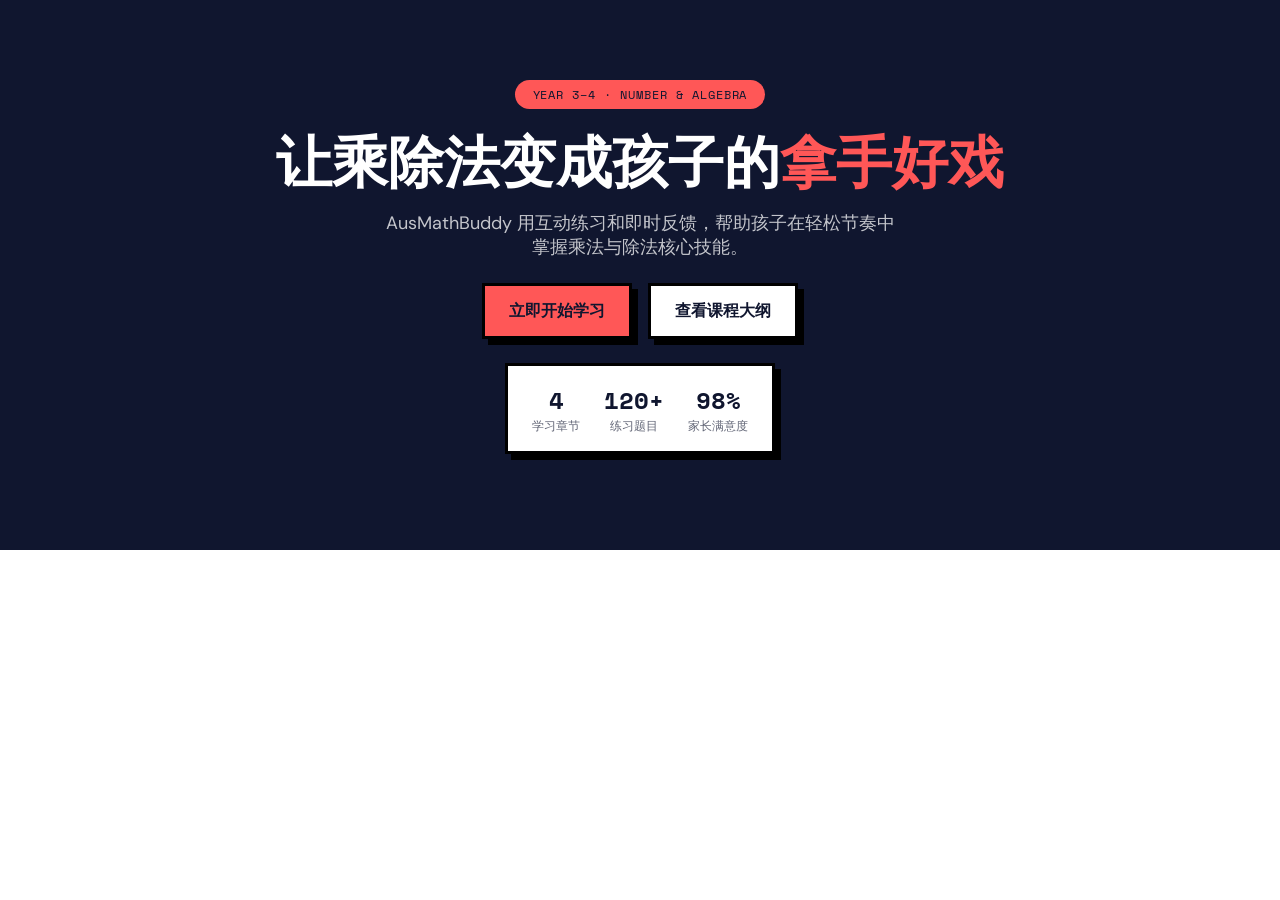
==== hero.html @ 6724cd96 "Apply tokens.css design system to all app pages Rewrite css/style.css to use the neo-brutalist desig" ====
<!DOCTYPE html>
<html lang="zh">
<head>
<meta charset="UTF-8" />
<meta name="viewport" content="width=device-width, initial-scale=1.0" />
<title>AusMathBuddy — Hero</title>
<link rel="preconnect" href="https://fonts.googleapis.com" />
<link rel="preconnect" href="https://fonts.gstatic.com" crossorigin />
<link href="https://fonts.googleapis.com/css2?family=Bricolage+Grotesque:wght@600;700;800&family=DM+Sans:wght@400;500;700&family=Space+Mono:wght@400;700&display=swap" rel="stylesheet" />
<link rel="stylesheet" href="tokens/tokens.css" />
<link rel="stylesheet" href="css/hero.css" />
<style>
  body { margin: 0; }
</style>
</head>
<body>
<section class="hero">
  <div class="hero-inner">
    <span class="hero-badge">Year 3–4 · Number &amp; Algebra</span>
    <h1>让乘除法变成孩子的<span>拿手好戏</span></h1>
    <p class="lead">AusMathBuddy 用互动练习和即时反馈，帮助孩子在轻松节奏中掌握乘法与除法核心技能。</p>
    <div class="hero-actions">
      <a class="hero-cta is-primary" href="index.html">立即开始学习</a>
      <a class="hero-cta is-secondary" href="#">查看课程大纲</a>
    </div>
    <div class="hero-stats">
      <div class="hero-stat">
        <span class="num">4</span>
        <span class="label">学习章节</span>
      </div>
      <div class="hero-stat">
        <span class="num">120+</span>
        <span class="label">练习题目</span>
      </div>
      <div class="hero-stat">
        <span class="num">98%</span>
        <span class="label">家长满意度</span>
      </div>
    </div>
  </div>
</section>
</body>
</html>
---- tokens/tokens.css ----
:root {
    /* 颜色 */
    --color-bg:      #fff1e7;   /* 页面暖底 */
    --color-surface: #ffffff;   /* 卡片底 */
    --color-ink:     #10162f;   /* 主文字 / 主 CTA */
    --color-accent:  #ff5757;   /* 强调 / 编号 / danger */
    /* 边框 + 阴影 */
    --border:    3px solid #000;
    --shadow-md: 6px 6px 0 #000;
    --radius:    0;             /* 直角 */
    /* 字体 */
    --font-heading: 'Bricolage Grotesque', sans-serif;
    --font-body:    'DM Sans', sans-serif;
    --font-mono:    'Space Mono', monospace;
    /* 间距（4pt 一档）*/
    --space-2: 8px;  --space-4: 16px;  --space-6: 24px;
  }
---- css/hero.css ----
.hero {
  background: var(--color-ink);
  color: var(--color-surface);
  padding: 80px var(--space-4) 96px;
}

.hero-inner {
  max-width: 760px;
  margin: 0 auto;
  text-align: center;
}

.hero-badge {
  display: inline-block;
  font-family: var(--font-mono);
  font-size: 12px;
  letter-spacing: 0.08em;
  text-transform: uppercase;
  background: var(--color-accent);
  color: var(--color-ink);
  border-radius: 999px;
  padding: 6px 18px;
  margin-bottom: var(--space-6);
}

.hero h1 {
  font-family: var(--font-heading);
  font-size: 56px;
  line-height: 1.1;
  margin: 0 0 var(--space-4);
}

.hero h1 span {
  color: var(--color-accent);
}

.hero p.lead {
  font-family: var(--font-body);
  font-size: 18px;
  color: var(--color-surface);
  opacity: 0.75;
  max-width: 520px;
  margin: 0 auto var(--space-6);
}

.hero-actions {
  display: flex;
  justify-content: center;
  gap: var(--space-4);
  flex-wrap: wrap;
  margin-bottom: var(--space-6);
}

.hero-cta {
  display: inline-block;
  font-family: var(--font-body);
  font-weight: 700;
  font-size: 16px;
  border: var(--border);
  border-radius: var(--radius);
  box-shadow: var(--shadow-md);
  padding: 14px var(--space-6);
  cursor: pointer;
  text-decoration: none;
  transition: transform 0.08s ease, box-shadow 0.08s ease;
}

.hero-cta.is-primary {
  background: var(--color-accent);
  color: var(--color-ink);
}

.hero-cta.is-secondary {
  background: var(--color-surface);
  color: var(--color-ink);
}

.hero-cta:active {
  transform: translate(6px, 6px);
  box-shadow: 0 0 0 #000;
}

.hero-stats {
  display: flex;
  justify-content: center;
  gap: var(--space-6);
  background: var(--color-surface);
  border: var(--border);
  border-radius: var(--radius);
  box-shadow: var(--shadow-md);
  padding: var(--space-4) var(--space-6);
  max-width: fit-content;
  margin: 0 auto;
}

.hero-stat {
  color: var(--color-ink);
  text-align: center;
}

.hero-stat .num {
  display: block;
  font-family: var(--font-mono);
  font-weight: 700;
  font-size: 24px;
}

.hero-stat .label {
  display: block;
  font-family: var(--font-body);
  font-size: 12px;
  opacity: 0.65;
}

@media (max-width: 560px) {
  .hero { padding: 56px var(--space-4) 72px; }
  .hero h1 { font-size: 36px; }
  .hero-stats { flex-wrap: wrap; gap: var(--space-4); }
}
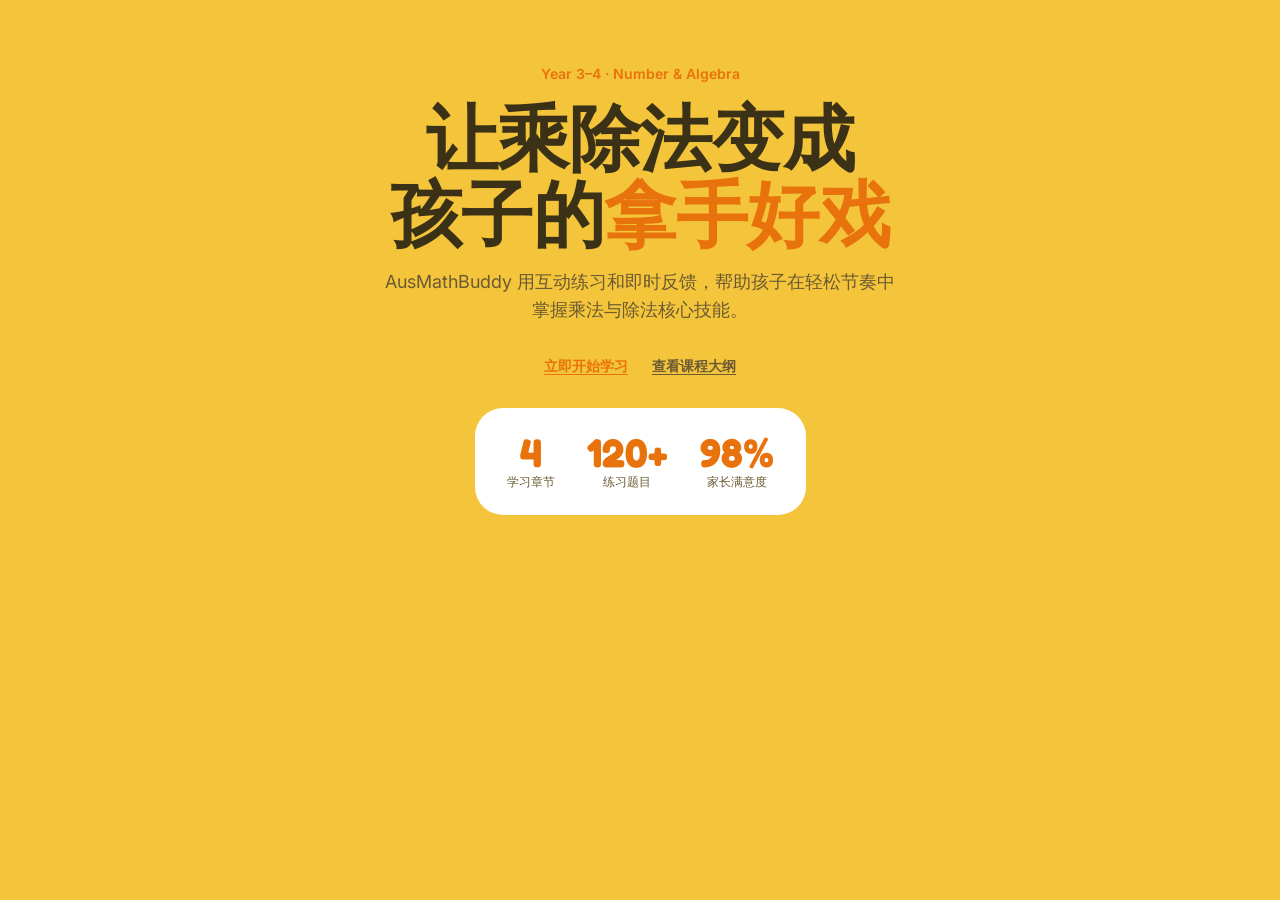
==== commit de06cdd1: "Restyle hero.html with the Marigold design system Trial run of the warm/playful Marigold system (see" ====
--- a/hero.html
+++ b/hero.html
@@ -6,11 +6,11 @@
 <title>AusMathBuddy — Hero</title>
 <link rel="preconnect" href="https://fonts.googleapis.com" />
 <link rel="preconnect" href="https://fonts.gstatic.com" crossorigin />
-<link href="https://fonts.googleapis.com/css2?family=Bricolage+Grotesque:wght@600;700;800&family=DM+Sans:wght@400;500;700&family=Space+Mono:wght@400;700&display=swap" rel="stylesheet" />
-<link rel="stylesheet" href="tokens/tokens.css" />
+<link href="https://fonts.googleapis.com/css2?family=Fredoka:wght@500;600;700&family=Inter:wght@400;500;600&display=swap" rel="stylesheet" />
+<link rel="stylesheet" href="tokens/marigold-tokens.css" />
 <link rel="stylesheet" href="css/hero.css" />
 <style>
-  body { margin: 0; }
+  body { margin: 0; background: var(--mg-color-canvas); }
 </style>
 </head>
 <body>
--- a/tokens/marigold-tokens.css
+++ b/tokens/marigold-tokens.css
@@ -0,0 +1,76 @@
+/*
+  Marigold reference design tokens — a warm, playful kids-education system.
+  Source: docs/design-references/marigold-design.md (audited from a user-supplied reference image).
+  Fredoka is the open-source substitute for the source's proprietary rounded display face.
+*/
+
+:root {
+  /* Color — brand & accent */
+  --mg-color-canvas: #f4c43a;
+  --mg-color-canvas-soft: #f8da7b;
+  --mg-color-accent-orange: #e8720c;
+  --mg-color-accent-coral: #dd4b3e;
+  --mg-color-accent-mint: #7fd8b8;
+
+  /* Color — surface & ink */
+  --mg-color-ink: #3b3116;
+  --mg-color-ink-soft: #6b5a33;
+  --mg-color-body-on-dark: #ede6d2;
+  --mg-color-surface: #ffffff;
+
+  /* Type family */
+  --mg-font-display: "Fredoka", ui-rounded, "Baloo 2", sans-serif;
+  --mg-font-body: "Inter", -apple-system, "Segoe UI", sans-serif;
+
+  /* Type scale: size / line-height / letter-spacing / weight */
+  --mg-text-display-xl-size: 72px;
+  --mg-text-display-xl-leading: 76px;
+  --mg-text-display-xl-tracking: -0.5px;
+  --mg-text-display-xl-weight: 700;
+
+  --mg-text-display-lg-size: 48px;
+  --mg-text-display-lg-leading: 52px;
+  --mg-text-display-lg-tracking: -0.3px;
+  --mg-text-display-lg-weight: 700;
+
+  --mg-text-display-md-size: 32px;
+  --mg-text-display-md-leading: 36px;
+  --mg-text-display-md-weight: 600;
+
+  --mg-text-stat-size: 40px;
+  --mg-text-stat-leading: 40px;
+  --mg-text-stat-weight: 700;
+
+  --mg-text-body-lg-size: 18px;
+  --mg-text-body-lg-leading: 28px;
+
+  --mg-text-body-md-size: 16px;
+  --mg-text-body-md-leading: 24px;
+
+  --mg-text-body-sm-size: 14px;
+  --mg-text-body-sm-leading: 20px;
+
+  --mg-text-label-size: 14px;
+  --mg-text-label-leading: 20px;
+  --mg-text-label-weight: 600;
+
+  /* Spacing — 4px base unit */
+  --mg-space-xxs: 2px;
+  --mg-space-xs: 4px;
+  --mg-space-sm: 8px;
+  --mg-space-md: 12px;
+  --mg-space-lg: 16px;
+  --mg-space-xl: 24px;
+  --mg-space-2xl: 32px;
+  --mg-space-3xl: 48px;
+  --mg-space-4xl: 64px;
+
+  /* Shape */
+  --mg-radius-sm: 12px;
+  --mg-radius-lg: 28px;
+  --mg-radius-badge: 18px;
+  --mg-radius-full: 9999px;
+
+  /* Elevation */
+  --mg-shadow-float: 0 10px 24px rgba(59, 49, 22, 0.16);
+}
--- a/css/hero.css
+++ b/css/hero.css
@@ -1,7 +1,7 @@
 .hero {
-  background: var(--color-ink);
-  color: var(--color-surface);
-  padding: 80px var(--space-4) 96px;
+  background: var(--mg-color-canvas);
+  color: var(--mg-color-ink);
+  padding: var(--mg-space-4xl) var(--mg-space-xl) var(--mg-space-4xl);
 }
 
 .hero-inner {
@@ -12,108 +12,117 @@
 
 .hero-badge {
   display: inline-block;
-  font-family: var(--font-mono);
-  font-size: 12px;
-  letter-spacing: 0.08em;
-  text-transform: uppercase;
-  background: var(--color-accent);
-  color: var(--color-ink);
-  border-radius: 999px;
-  padding: 6px 18px;
-  margin-bottom: var(--space-6);
+  font-family: var(--mg-font-body);
+  font-weight: 600;
+  font-size: var(--mg-text-body-sm-size);
+  line-height: var(--mg-text-body-sm-leading);
+  color: var(--mg-color-accent-orange);
+  margin-bottom: var(--mg-space-lg);
 }
 
 .hero h1 {
-  font-family: var(--font-heading);
-  font-size: 56px;
-  line-height: 1.1;
-  margin: 0 0 var(--space-4);
+  font-family: var(--mg-font-display);
+  font-weight: 700;
+  font-size: var(--mg-text-display-xl-size);
+  line-height: var(--mg-text-display-xl-leading);
+  letter-spacing: var(--mg-text-display-xl-tracking);
+  margin: 0 0 var(--mg-space-lg);
+  text-wrap: balance;
 }
 
 .hero h1 span {
-  color: var(--color-accent);
+  color: var(--mg-color-accent-orange);
 }
 
 .hero p.lead {
-  font-family: var(--font-body);
-  font-size: 18px;
-  color: var(--color-surface);
-  opacity: 0.75;
+  font-family: var(--mg-font-body);
+  font-size: var(--mg-text-body-lg-size);
+  line-height: var(--mg-text-body-lg-leading);
+  color: var(--mg-color-ink-soft);
   max-width: 520px;
-  margin: 0 auto var(--space-6);
+  margin: 0 auto var(--mg-space-2xl);
 }
 
 .hero-actions {
   display: flex;
   justify-content: center;
-  gap: var(--space-4);
+  align-items: center;
+  gap: var(--mg-space-xl);
   flex-wrap: wrap;
-  margin-bottom: var(--space-6);
+  margin-bottom: var(--mg-space-2xl);
 }
 
 .hero-cta {
   display: inline-block;
-  font-family: var(--font-body);
-  font-weight: 700;
-  font-size: 16px;
-  border: var(--border);
-  border-radius: var(--radius);
-  box-shadow: var(--shadow-md);
-  padding: 14px var(--space-6);
+  font-family: var(--mg-font-body);
+  font-weight: 600;
+  font-size: var(--mg-text-label-size);
+  line-height: var(--mg-text-label-leading);
+  text-decoration: underline;
+  text-underline-offset: 3px;
   cursor: pointer;
-  text-decoration: none;
-  transition: transform 0.08s ease, box-shadow 0.08s ease;
 }
 
 .hero-cta.is-primary {
-  background: var(--color-accent);
-  color: var(--color-ink);
+  color: var(--mg-color-accent-orange);
 }
 
 .hero-cta.is-secondary {
-  background: var(--color-surface);
-  color: var(--color-ink);
+  color: var(--mg-color-ink-soft);
 }
 
-.hero-cta:active {
-  transform: translate(6px, 6px);
-  box-shadow: 0 0 0 #000;
+@media (prefers-reduced-motion: no-preference) {
+  .hero-cta { transition: opacity 0.12s ease; }
+}
+
+.hero-cta:hover {
+  opacity: 0.7;
 }
 
 .hero-stats {
   display: flex;
   justify-content: center;
-  gap: var(--space-6);
-  background: var(--color-surface);
-  border: var(--border);
-  border-radius: var(--radius);
-  box-shadow: var(--shadow-md);
-  padding: var(--space-4) var(--space-6);
+  gap: var(--mg-space-2xl);
+  background: var(--mg-color-surface);
+  border-radius: var(--mg-radius-lg);
+  padding: var(--mg-space-xl) var(--mg-space-2xl);
   max-width: fit-content;
   margin: 0 auto;
 }
 
 .hero-stat {
-  color: var(--color-ink);
+  color: var(--mg-color-ink);
   text-align: center;
 }
 
 .hero-stat .num {
   display: block;
-  font-family: var(--font-mono);
+  font-family: var(--mg-font-display);
   font-weight: 700;
-  font-size: 24px;
+  font-size: var(--mg-text-stat-size);
+  line-height: var(--mg-text-stat-leading);
+  color: var(--mg-color-accent-orange);
 }
 
 .hero-stat .label {
   display: block;
-  font-family: var(--font-body);
+  font-family: var(--mg-font-body);
   font-size: 12px;
-  opacity: 0.65;
+  color: var(--mg-color-ink-soft);
+  margin-top: var(--mg-space-xxs);
 }
 
 @media (max-width: 560px) {
-  .hero { padding: 56px var(--space-4) 72px; }
-  .hero h1 { font-size: 36px; }
-  .hero-stats { flex-wrap: wrap; gap: var(--space-4); }
+  .hero {
+    padding: var(--mg-space-3xl) var(--mg-space-lg) var(--mg-space-3xl);
+  }
+  .hero h1 {
+    font-size: 40px;
+    line-height: 42px;
+    letter-spacing: -0.3px;
+  }
+  .hero-stats {
+    flex-wrap: wrap;
+    gap: var(--mg-space-lg);
+  }
 }
